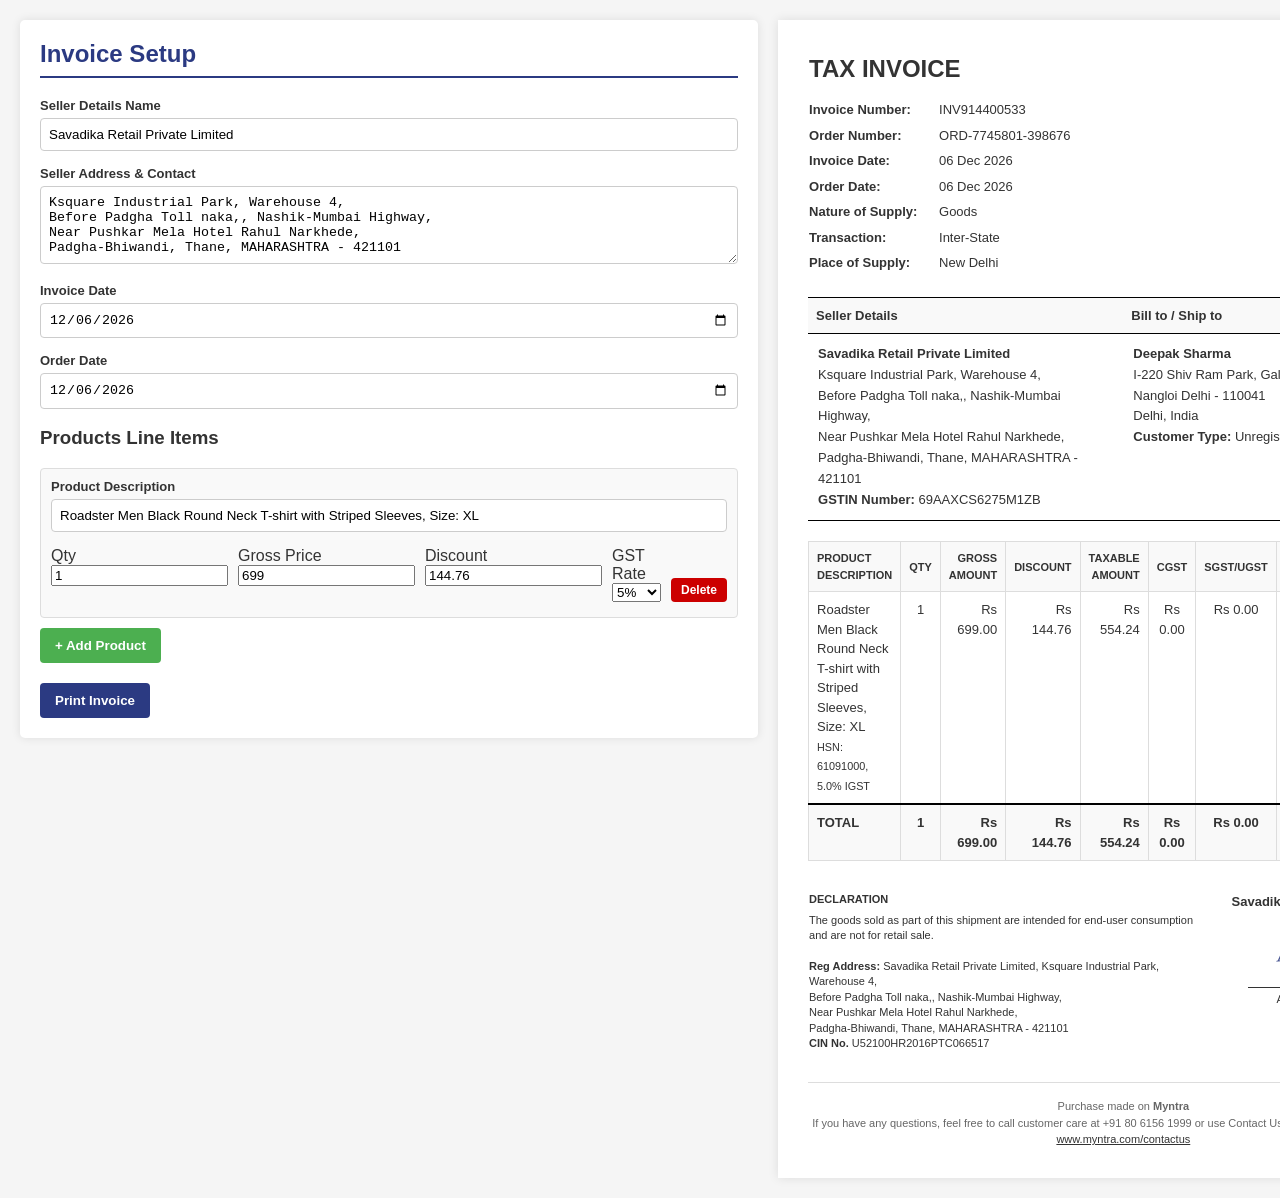
==== cloths-bill.html @ 8b644a9a "Add files via upload" ====
<!DOCTYPE html>
<html lang="en">

<head>
    <meta charset="UTF-8">
    <meta name="viewport" content="width=device-width, initial-scale=1.0">
    <title>Interactive Tax Invoice Generator</title>
    <style>
        body {
            font-family: Arial, sans-serif;
            background-color: #f5f5f5;
            margin: 0;
            padding: 20px;
            color: #333;
        }

        .container {
            display: flex;
            gap: 20px;
            max-width: 1400px;
            margin: auto;
        }

        .form-box {
            flex: 1;
            background: #fff;
            padding: 20px;
            box-shadow: 0 0 10px rgba(0, 0, 0, 0.1);
            border-radius: 5px;
            height: fit-content;
        }

        .preview-box {
            flex: 1.2;
        }

        h2 {
            margin-top: 0;
            border-bottom: 2px solid #2b3a82;
            padding-bottom: 8px;
            color: #2b3a82;
        }

        .form-group {
            margin-bottom: 15px;
        }

        .form-group label {
            display: block;
            font-weight: bold;
            margin-bottom: 5px;
            font-size: 13px;
        }

        .form-group input,
        .form-group textarea,
        .form-group select {
            width: 100%;
            padding: 8px;
            border: 1px solid #ccc;
            border-radius: 4px;
            box-sizing: border-box;
        }

        .product-row-form {
            background: #f9f9f9;
            padding: 10px;
            border: 1px solid #ddd;
            border-radius: 4px;
            margin-bottom: 10px;
            position: relative;
        }

        .product-grid {
            display: grid;
            grid-template-columns: 2fr 1fr 1fr 1fr 1fr;
            gap: 10px;
            margin-bottom: 5px;
        }

        .btn {
            background-color: #2b3a82;
            color: white;
            padding: 10px 15px;
            border: none;
            border-radius: 4px;
            cursor: pointer;
            font-weight: bold;
        }

        .btn:hover {
            background-color: #1e295d;
        }

        .btn-danger {
            background-color: #cc0000;
            padding: 5px 10px;
            font-size: 12px;
        }

        .btn-danger:hover {
            background-color: #990000;
        }

        /* Original Invoice Styling */
        .invoice-box {
            background-color: #fff;
            padding: 30px;
            box-shadow: 0 0 10px rgba(0, 0, 0, 0.1);
            font-size: 13px;
            line-height: 1.5;
        }

        .header-table {
            width: 100%;
            border-collapse: collapse;
            margin-bottom: 20px;
        }

        .header-table td {
            vertical-align: top;
        }

        .title {
            font-size: 24px;
            font-weight: bold;
            text-transform: uppercase;
            margin: 0 0 10px 0;
        }

        .meta-info table {
            width: 100%;
            border-collapse: collapse;
        }

        .meta-info td {
            padding: 3px 0;
        }

        .meta-info td.label {
            font-weight: bold;
            width: 130px;
        }

        .address-section {
            width: 100%;
            border-collapse: collapse;
            margin-bottom: 20px;
            border-top: 1px solid #000;
            border-bottom: 1px solid #000;
        }

        .address-section th {
            text-align: left;
            background-color: #f9f9f9;
            padding: 8px;
            font-weight: bold;
            border-bottom: 1px solid #000;
            width: 50%;
        }

        .address-section td {
            padding: 10px;
            vertical-align: top;
            line-height: 1.6;
        }

        .item-table {
            width: 100%;
            border-collapse: collapse;
            margin-bottom: 20px;
            text-align: left;
        }

        .item-table th {
            background-color: #f9f9f9;
            border: 1px solid #ddd;
            padding: 8px;
            font-size: 11px;
            text-transform: uppercase;
            vertical-align: middle;
        }

        .item-table td {
            border: 1px solid #ddd;
            padding: 8px;
            vertical-align: top;
        }

        .item-table .total-row td {
            font-weight: bold;
            background-color: #f9f9f9;
            border-top: 2px solid #000;
        }

        .footer-section {
            width: 100%;
            border-collapse: collapse;
            margin-top: 30px;
        }

        .footer-section td {
            vertical-align: top;
        }

        .declaration {
            font-size: 11px;
            line-height: 1.4;
            padding-right: 20px;
        }

        .declaration .heading {
            font-weight: bold;
            margin-bottom: 5px;
        }

        .signature-area {
            text-align: center;
            width: 220px;
        }

        .signature-container {
            width: 160px;
            height: 65px;
            margin: 5px auto;
            position: relative;
            display: flex;
            align-items: center;
            justify-content: center;
        }

        .fake-signature {
            font-family: 'Georgia', 'Times New Roman', serif;
            font-style: italic;
            font-size: 26px;
            color: #2b3a82;
            letter-spacing: -1px;
            transform: rotate(-4deg);
            opacity: 0.85;
            user-select: none;
        }

        .brand-footer {
            margin-top: 30px;
            border-top: 1px solid #ddd;
            padding-top: 15px;
            font-size: 11px;
            color: #666;
            text-align: center;
        }

        @media print {
            .form-box {
                display: none;
            }

            body {
                padding: 0;
                background-color: #fff;
            }

            .container {
                display: block;
            }

            .invoice-box {
                box-shadow: none;
                padding: 0;
            }
        }
    </style>
</head>

<body>

    <div class="container">
        <div class="form-box">
            <h2>Invoice Setup</h2>

            <div class="form-group">
                <label>Seller Details Name</label>
                <input type="text" id="form-seller-name" value="Savadika Retail Private Limited"
                    oninput="updateInvoice()">
            </div>

            <div class="form-group">
                <label>Seller Address & Contact</label>
                <textarea id="form-seller-address" rows="4"
                    oninput="updateInvoice()">Ksquare Industrial Park, Warehouse 4,&#10;Before Padgha Toll naka,, Nashik-Mumbai Highway,&#10;Near Pushkar Mela Hotel Rahul Narkhede,&#10;Padgha-Bhiwandi, Thane, MAHARASHTRA - 421101</textarea>
            </div>

            <div class="form-group">
                <label>Invoice Date</label>
                <input type="date" id="form-invoice-date" onchange="updateInvoice()">
            </div>

            <div class="form-group">
                <label>Order Date</label>
                <input type="date" id="form-order-date" onchange="updateInvoice()">
            </div>

            <h3>Products Line Items</h3>
            <div id="form-products-container">
            </div>

            <button type="button" class="btn" style="margin-bottom: 20px; background-color: #4CAF50;"
                onclick="addProductRow()">+ Add Product</button>
            <br>
            <button type="button" class="btn" onclick="window.print()">Print Invoice</button>
        </div>

        <div class="preview-box">
            <div class="invoice-box">
                <table class="header-table">
                    <tr>
                        <td>
                            <h1 class="title">Tax Invoice</h1>
                            <div class="meta-info">
                                <table>
                                    <tr>
                                        <td class="label">Invoice Number:</td>
                                        <td id="inv-number">12722SA001470621</td>
                                    </tr>
                                    <tr>
                                        <td class="label">Order Number:</td>
                                        <td id="order-number">1177539-1440791-7268503</td>
                                    </tr>
                                    <tr>
                                        <td class="label">Invoice Date:</td>
                                        <td id="inv-date">--</td>
                                    </tr>
                                    <tr>
                                        <td class="label">Order Date:</td>
                                        <td id="order-date">--</td>
                                    </tr>
                                    <tr>
                                        <td class="label">Nature of Supply:</td>
                                        <td>Goods</td>
                                    </tr>
                                    <tr>
                                        <td class="label">Transaction:</td>
                                        <td>Inter-State</td>
                                    </tr>
                                    <tr>
                                        <td class="label">Place of Supply:</td>
                                        <td>New Delhi</td>
                                    </tr>
                                </table>
                            </div>
                        </td>
                    </tr>
                </table>

                <table class="address-section">
                    <tr>
                        <th>Seller Details</th>
                        <th>Bill to / Ship to</th>
                    </tr>
                    <tr>
                        <td>
                            <strong id="preview-seller-name">Savadika Retail Private Limited</strong><br>
                            <span id="preview-seller-address" style="white-space: pre-line;">1st Floor, Cabin No. DR-01,
                                Building No.55, Panchkuian Road, Connaught Place, New Delhi, Delhi, 110001</span><br>
                            <strong>GSTIN Number:</strong> <span id="preview-gstin">27AAXCS8821M1ZB</span>
                        </td>
                        <td>
                            <strong>Deepak Sharma</strong><br>
                            I-220 Shiv Ram Park, Gali No. 17<br>
                            Nangloi Delhi - 110041<br>
                            Delhi, India<br>
                            <strong>Customer Type:</strong> Unregistered
                        </td>
                    </tr>
                </table>

                <table class="item-table">
                    <thead>
                        <tr>
                            <th style="width: 35%;">Product Description</th>
                            <th style="text-align: center;">Qty</th>
                            <th style="text-align: right;">Gross Amount</th>
                            <th style="text-align: right;">Discount</th>
                            <th style="text-align: right;">Taxable Amount</th>
                            <th style="text-align: center;">CGST</th>
                            <th style="text-align: center;">SGST/UGST</th>
                            <th style="text-align: center;">IGST</th>
                            <th style="text-align: center;">Cess</th>
                            <th style="text-align: right;">Total Amount</th>
                        </tr>
                    </thead>
                    <tbody id="preview-items-body">
                    </tbody>
                </table>

                <table class="footer-section">
                    <tr>
                        <td class="declaration">
                            <div class="heading">DECLARATION</div>
                            The goods sold as part of this shipment are intended for end-user consumption and are not
                            for retail sale.<br><br>
                            <strong>Reg Address:</strong> <span id="preview-seller-name-footer">Savadika Retail Private
                                Limited</span>, <span id="preview-seller-address-footer">1st Floor, Cabin No. DR-01,
                                Building No.55, Panchkuian Road, Connaught Place, New Delhi, Delhi, 110001</span><br>
                            <strong>CIN No.</strong> U52100HR2016PTC066517
                        </td>
                        <td class="signature-area">
                            <div style="font-weight: bold; margin-bottom: 5px;" id="signature-brand">Savadika Retail
                                Private Limited</div>
                            <div class="signature-container">
                                <div class="fake-signature">A.N. Singh</div>
                            </div>
                            <div
                                style="font-size: 11px; border-top: 1px solid #333; padding-top: 3px; width: 160px; margin: 0 auto;">
                                Authorized Signatory</div>
                        </td>
                    </tr>
                </table>

                <div class="brand-footer">
                    Purchase made on <strong>Myntra</strong><br>
                    If you have any questions, feel free to call customer care at +91 80 6156 1999 or use Contact Us
                    section in our App, or log on to <a href="https://www.myntra.com/contactus" target="_blank"
                        style="color: #333; text-decoration: underline;">www.myntra.com/contactus</a>
                </div>
            </div>
        </div>
    </div>

    <script>
        // Mock Auto-generated values established once on load
        document.getElementById('inv-number').innerText = "INV" + Math.floor(Math.random() * 900000000 + 100000000);
        document.getElementById('order-number').innerText = "ORD-" + Math.floor(Math.random() * 9000000) + "-" + Math.floor(Math.random() * 9000000);
        document.getElementById('preview-gstin').innerText = Math.floor(Math.random() * 99) + "AAXCS" + Math.floor(Math.random() * 9000) + "M1ZB";

        // Standard starting items array
        let products = [
            { desc: "Roadster Men Black Round Neck T-shirt with Striped Sleeves, Size: XL", qty: 1, gross: 699, discount: 144.76, gstRate: 5 }
        ];

        function init() {
            const today = new Date().toISOString().split('T')[0];
            document.getElementById('form-invoice-date').value = today;
            document.getElementById('form-order-date').value = today;
            renderFormRows();
            updateInvoice();
        }

        function renderFormRows() {
            const container = document.getElementById('form-products-container');
            container.innerHTML = '';
            products.forEach((prod, index) => {
                const row = document.createElement('div');
                row.className = 'product-row-form';
                row.innerHTML = `
                <div class="form-group">
                    <label>Product Description</label>
                    <input type="text" value="${prod.desc}" oninput="updateProductData(${index}, 'desc', this.value)">
                </div>
                <div class="product-grid">
                    <div>
                        <label>Qty</label>
                        <input type="number" value="${prod.qty}" min="1" oninput="updateProductData(${index}, 'qty', this.value)">
                    </div>
                    <div>
                        <label>Gross Price</label>
                        <input type="number" value="${prod.gross}" min="0" step="0.01" oninput="updateProductData(${index}, 'gross', this.value)">
                    </div>
                    <div>
                        <label>Discount</label>
                        <input type="number" value="${prod.discount}" min="0" step="0.01" oninput="updateProductData(${index}, 'discount', this.value)">
                    </div>
                    <div>
                        <label>GST Rate</label>
                        <select onchange="updateProductData(${index}, 'gstRate', this.value)">
                            <option value="0" ${prod.gstRate == 0 ? 'selected' : ''}>0%</option>
                            <option value="5" ${prod.gstRate == 5 ? 'selected' : ''}>5%</option>
                            <option value="12" ${prod.gstRate == 12 ? 'selected' : ''}>12%</option>
                            <option value="18" ${prod.gstRate == 18 ? 'selected' : ''}>18%</option>
                            <option value="28" ${prod.gstRate == 28 ? 'selected' : ''}>28%</option>
                        </select>
                    </div>
                    <div style="display: flex; align-items: flex-end;">
                        <button type="button" class="btn btn-danger" onclick="removeProductRow(${index})">Delete</button>
                    </div>
                </div>
            `;
                container.appendChild(row);
            });
        }

        function addProductRow() {
            products.push({ desc: "New Premium Apparel Apparel Product Item Line", qty: 1, gross: 500, discount: 0, gstRate: 5 });
            renderFormRows();
            updateInvoice();
        }

        function removeProductRow(index) {
            products.splice(index, 1);
            renderFormRows();
            updateInvoice();
        }

        function updateProductData(index, field, value) {
            if (field === 'desc') products[index].desc = value;
            else products[index][field] = parseFloat(value) || 0;
            updateInvoice();
        }

        function formatDate(dateString) {
            if (!dateString) return '';
            const d = new Date(dateString);
            const months = ["Jan", "Feb", "Mar", "Apr", "May", "Jun", "Jul", "Aug", "Sep", "Oct", "Nov", "Dec"];
            return `${String(d.getDate()).padStart(2, '0')} ${months[d.getMonth()]} ${d.getFullYear()}`;
        }

        function updateInvoice() {
            // Update Seller context
            // Get the values from the form inputs
            const sellerName = document.getElementById('form-seller-name').value;
            const sellerAddress = document.getElementById('form-seller-address').value;

            // Update Top Address Layout
            document.getElementById('preview-seller-name').innerText = sellerName;
            document.getElementById('preview-seller-address').innerText = sellerAddress;

            // Update Footer Layout (Fixes the bug)
            document.getElementById('preview-seller-name-footer').innerText = sellerName;
            document.getElementById('preview-seller-address-footer').innerText = sellerAddress;
            document.getElementById('signature-brand').innerText = sellerName;

            // Update Dates context
            document.getElementById('inv-date').innerText = formatDate(document.getElementById('form-invoice-date').value);
            document.getElementById('order-date').innerText = formatDate(document.getElementById('form-order-date').value);

            // Calculate and Process Products
            const tbody = document.getElementById('preview-items-body');
            tbody.innerHTML = '';

            let totalQty = 0;
            let totalGross = 0;
            let totalDiscount = 0;
            let totalTaxable = 0;
            let totalIGST = 0;
            let grandTotal = 0;

            products.forEach(prod => {
                const extendedGross = prod.gross * prod.qty;
                const extendedDiscount = prod.discount;
                const taxableAmount = Math.max(0, extendedGross - extendedDiscount);

                // Tax parsing structure mirroring the original invoice logic (Interstate / IGST)
                const igstAmount = (taxableAmount * (prod.gstRate / 100));
                const totalAmount = taxableAmount + igstAmount;

                totalQty += prod.qty;
                totalGross += extendedGross;
                totalDiscount += extendedDiscount;
                totalTaxable += taxableAmount;
                totalIGST += igstAmount;
                grandTotal += totalAmount;

                const tr = document.createElement('tr');
                tr.innerHTML = `
                <td>
                    ${prod.desc}<br>
                    <small>HSN: 61091000, ${prod.gstRate.toFixed(1)}% IGST</small>
                </td>
                <td style="text-align: center;">${prod.qty}</td>
                <td style="text-align: right;">Rs ${extendedGross.toFixed(2)}</td>
                <td style="text-align: right;">Rs ${extendedDiscount.toFixed(2)}</td>
                <td style="text-align: right;">Rs ${taxableAmount.toFixed(2)}</td>
                <td style="text-align: center;">Rs 0.00</td>
                <td style="text-align: center;">Rs 0.00</td>
                <td style="text-align: center;">Rs ${igstAmount.toFixed(2)}</td>
                <td style="text-align: center;">-</td>
                <td style="text-align: right;">Rs ${totalAmount.toFixed(2)}</td>
            `;
                tbody.appendChild(tr);
            });

            // Append Total Summary Row
            const totalTr = document.createElement('tr');
            totalTr.className = 'total-row';
            totalTr.innerHTML = `
            <td>TOTAL</td>
            <td style="text-align: center;">${totalQty}</td>
            <td style="text-align: right;">Rs ${totalGross.toFixed(2)}</td>
            <td style="text-align: right;">Rs ${totalDiscount.toFixed(2)}</td>
            <td style="text-align: right;">Rs ${totalTaxable.toFixed(2)}</td>
            <td style="text-align: center;">Rs 0.00</td>
            <td style="text-align: center;">Rs 0.00</td>
            <td style="text-align: center;">Rs ${totalIGST.toFixed(2)}</td>
            <td style="text-align: center;">Rs 0.00</td>
            <td style="text-align: right;">Rs ${grandTotal.toFixed(2)}</td>
        `;
            tbody.appendChild(totalTr);
        }

        // Launch configuration on document complete
        window.onload = init;
    </script>
</body>

</html>
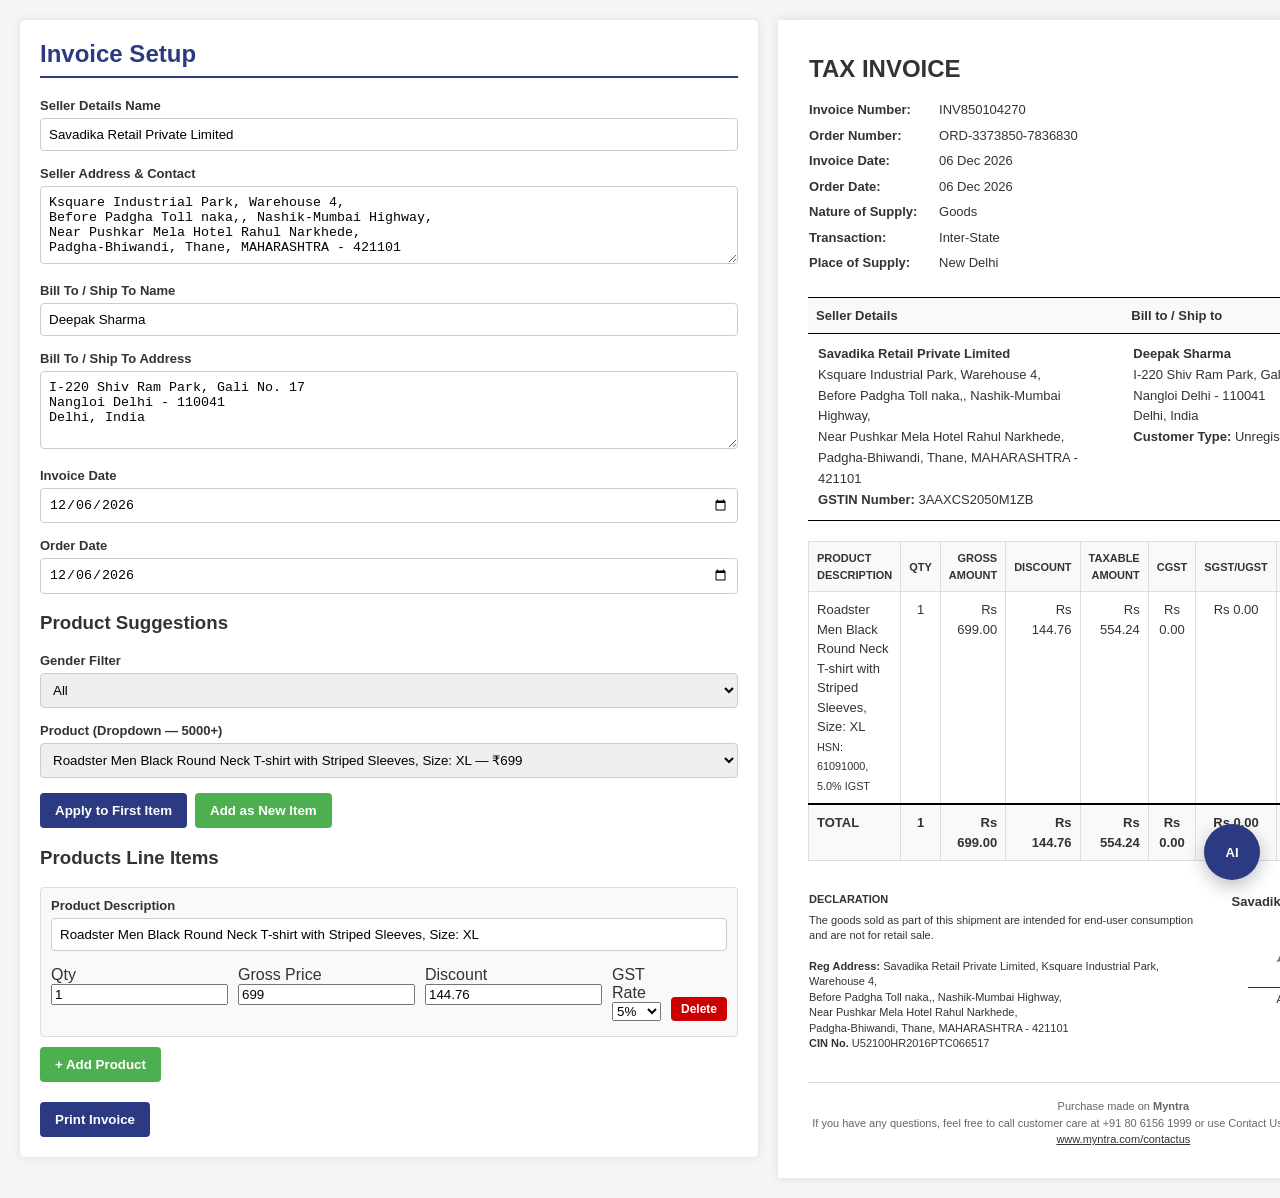
==== commit 3612eb34: "Add files via upload" ====
--- a/cloths-bill.html
+++ b/cloths-bill.html
@@ -5,6 +5,10 @@
     <meta charset="UTF-8">
     <meta name="viewport" content="width=device-width, initial-scale=1.0">
     <title>Interactive Tax Invoice Generator</title>
+    <link rel="stylesheet" href="suggestion-chatbot.css">
+    <script src="form-storage.js"></script>
+    <script src="clothes-catalog.js"></script>
+    <script src="suggestion-chatbot.js"></script>
     <style>
         body {
             font-family: Arial, sans-serif;
@@ -279,24 +283,60 @@
 
             <div class="form-group">
                 <label>Seller Details Name</label>
-                <input type="text" id="form-seller-name" value="Savadika Retail Private Limited"
-                    oninput="updateInvoice()">
+                <input type="text" id="form-seller-name" data-testid="cloths_seller_name_input"
+                    value="Savadika Retail Private Limited" oninput="updateInvoice()">
             </div>
 
             <div class="form-group">
                 <label>Seller Address & Contact</label>
-                <textarea id="form-seller-address" rows="4"
+                <textarea id="form-seller-address" data-testid="cloths_seller_address_input" rows="4"
                     oninput="updateInvoice()">Ksquare Industrial Park, Warehouse 4,&#10;Before Padgha Toll naka,, Nashik-Mumbai Highway,&#10;Near Pushkar Mela Hotel Rahul Narkhede,&#10;Padgha-Bhiwandi, Thane, MAHARASHTRA - 421101</textarea>
+            </div>
+
+            <div class="form-group">
+                <label>Bill To / Ship To Name</label>
+                <input type="text" id="form-customer-name" data-testid="cloths_customer_name_input"
+                    value="Deepak Sharma" oninput="updateInvoice()">
+            </div>
+
+            <div class="form-group">
+                <label>Bill To / Ship To Address</label>
+                <textarea id="form-customer-address" data-testid="cloths_customer_address_input" rows="4"
+                    oninput="updateInvoice()">I-220 Shiv Ram Park, Gali No. 17&#10;Nangloi Delhi - 110041&#10;Delhi, India</textarea>
             </div>
 
             <div class="form-group">
                 <label>Invoice Date</label>
-                <input type="date" id="form-invoice-date" onchange="updateInvoice()">
+                <input type="date" id="form-invoice-date" data-testid="cloths_invoice_date_input"
+                    onchange="updateInvoice()">
             </div>
 
             <div class="form-group">
                 <label>Order Date</label>
                 <input type="date" id="form-order-date" onchange="updateInvoice()">
+            </div>
+
+            <h3>Product Suggestions</h3>
+            <div class="form-group">
+                <label for="input-cloth-gender">Gender Filter</label>
+                <select id="input-cloth-gender" data-testid="cloths_gender_filter_select"
+                    onchange="populateClothDropdown()">
+                    <option value="all">All</option>
+                    <option value="men">Men</option>
+                    <option value="women">Women</option>
+                </select>
+            </div>
+            <div class="form-group">
+                <label for="input-cloth-select">Product (Dropdown — 5000+)</label>
+                <select id="input-cloth-select" data-testid="cloths_product_select_dropdown"
+                    onchange="applySelectedClothProduct()"></select>
+            </div>
+            <div style="display:flex; gap:8px; margin-bottom: 15px;">
+                <button type="button" class="btn" data-testid="cloths_apply_product_button"
+                    onclick="applySelectedClothProduct('replace')">Apply to First Item</button>
+                <button type="button" class="btn" style="background-color:#4CAF50;"
+                    data-testid="cloths_add_product_from_dropdown_button"
+                    onclick="applySelectedClothProduct('add')">Add as New Item</button>
             </div>
 
             <h3>Products Line Items</h3>
@@ -364,10 +404,11 @@
                             <strong>GSTIN Number:</strong> <span id="preview-gstin">27AAXCS8821M1ZB</span>
                         </td>
                         <td>
-                            <strong>Deepak Sharma</strong><br>
-                            I-220 Shiv Ram Park, Gali No. 17<br>
-                            Nangloi Delhi - 110041<br>
-                            Delhi, India<br>
+                            <strong id="preview-customer-name" data-testid="cloths_customer_name_text">Deepak Sharma</strong><br>
+                            <span id="preview-customer-address" data-testid="cloths_customer_address_text"
+                                style="white-space: pre-line;">I-220 Shiv Ram Park, Gali No. 17
+Nangloi Delhi - 110041
+Delhi, India</span><br>
                             <strong>Customer Type:</strong> Unregistered
                         </td>
                     </tr>
@@ -494,6 +535,69 @@
             updateInvoice();
         }
 
+        function applyClothSuggestion(item, mode) {
+            const product = {
+                desc: item.desc,
+                qty: item.qty || 1,
+                gross: item.gross,
+                discount: item.discount || 0,
+                gstRate: item.gstRate || 5
+            };
+            if (mode === 'add' || products.length === 0) {
+                products.push(product);
+            } else {
+                products[0] = product;
+            }
+            renderFormRows();
+            updateInvoice();
+        }
+
+        function getClothCatalog() {
+            return Array.isArray(window.CLOTHS_CATALOG) ? window.CLOTHS_CATALOG : [];
+        }
+
+        function populateClothDropdown() {
+            const select = document.getElementById('input-cloth-select');
+            const gender = document.getElementById('input-cloth-gender').value;
+            const catalog = getClothCatalog();
+            const filtered = gender === 'all'
+                ? catalog
+                : catalog.filter((item) => item.gender === gender);
+
+            select.innerHTML = '';
+            const fragment = document.createDocumentFragment();
+            filtered.forEach((item) => {
+                const option = document.createElement('option');
+                option.value = item.id;
+                option.textContent = `${item.desc} — ₹${item.gross}`;
+                option.setAttribute('data-desc', item.desc);
+                option.setAttribute('data-qty', String(item.qty || 1));
+                option.setAttribute('data-gross', String(item.gross));
+                option.setAttribute('data-discount', String(item.discount || 0));
+                option.setAttribute('data-gst', String(item.gstRate || 5));
+                fragment.appendChild(option);
+            });
+            select.appendChild(fragment);
+
+            const defaultId = 'roadster_men_black_tshirt_xl';
+            if (Array.from(select.options).some((opt) => opt.value === defaultId)) {
+                select.value = defaultId;
+            }
+        }
+
+        function applySelectedClothProduct(mode) {
+            const select = document.getElementById('input-cloth-select');
+            const option = select.options[select.selectedIndex];
+            if (!option) return;
+            applyClothSuggestion({
+                desc: option.getAttribute('data-desc') || option.textContent,
+                qty: parseFloat(option.getAttribute('data-qty')) || 1,
+                gross: parseFloat(option.getAttribute('data-gross')) || 0,
+                discount: parseFloat(option.getAttribute('data-discount')) || 0,
+                gstRate: parseFloat(option.getAttribute('data-gst')) || 5
+            }, mode || 'replace');
+        }
+
         function removeProductRow(index) {
             products.splice(index, 1);
             renderFormRows();
@@ -518,10 +622,14 @@
             // Get the values from the form inputs
             const sellerName = document.getElementById('form-seller-name').value;
             const sellerAddress = document.getElementById('form-seller-address').value;
+            const customerName = document.getElementById('form-customer-name').value;
+            const customerAddress = document.getElementById('form-customer-address').value;
 
             // Update Top Address Layout
             document.getElementById('preview-seller-name').innerText = sellerName;
             document.getElementById('preview-seller-address').innerText = sellerAddress;
+            document.getElementById('preview-customer-name').innerText = customerName;
+            document.getElementById('preview-customer-address').innerText = customerAddress;
 
             // Update Footer Layout (Fixes the bug)
             document.getElementById('preview-seller-name-footer').innerText = sellerName;
@@ -597,7 +705,37 @@
         }
 
         // Launch configuration on document complete
-        window.onload = init;
+        window.onload = function () {
+            const clothsStorage = FormStorage.bind({
+                pageKey: 'cloths',
+                fields: [
+                    'form-seller-name',
+                    'form-seller-address',
+                    'form-customer-name',
+                    'form-customer-address'
+                ],
+                sharedMap: {
+                    'form-customer-name': 'customerName',
+                    'form-customer-address': 'customerAddress'
+                },
+                onChange: function () {}
+            });
+            populateClothDropdown();
+            init();
+            SuggestionChatbot.init({
+                mode: 'cloths',
+                onApply: function (item) {
+                    applyClothSuggestion(item, 'replace');
+                    const select = document.getElementById('input-cloth-select');
+                    const match = Array.from(select.options).find((opt) => opt.value === item.id);
+                    if (match) select.value = item.id;
+                    clothsStorage.persist();
+                },
+                onAdd: function (item) {
+                    applyClothSuggestion(item, 'add');
+                }
+            });
+        };
     </script>
 </body>
 
--- a/suggestion-chatbot.css
+++ b/suggestion-chatbot.css
@@ -0,0 +1,198 @@
+/* Local suggestion chatbot widget */
+.suggestion-chat-root {
+  position: fixed;
+  right: 20px;
+  bottom: 20px;
+  z-index: 9999;
+  font-family: Arial, Helvetica, sans-serif;
+}
+
+.suggestion-chat-toggle {
+  width: 56px;
+  height: 56px;
+  border: none;
+  border-radius: 50%;
+  background: #2b3a82;
+  color: #fff;
+  font-size: 13px;
+  font-weight: 700;
+  cursor: pointer;
+  box-shadow: 0 6px 18px rgba(0, 0, 0, 0.25);
+}
+
+.suggestion-chat-toggle:hover {
+  background: #1e295d;
+}
+
+.suggestion-chat-panel {
+  display: none;
+  position: absolute;
+  right: 0;
+  bottom: 68px;
+  width: 340px;
+  max-width: calc(100vw - 32px);
+  height: 440px;
+  background: #fff;
+  border-radius: 12px;
+  box-shadow: 0 10px 30px rgba(0, 0, 0, 0.2);
+  border: 1px solid #e5e7eb;
+  flex-direction: column;
+  overflow: hidden;
+}
+
+.suggestion-chat-panel.is-open {
+  display: flex;
+}
+
+.suggestion-chat-header {
+  display: flex;
+  align-items: center;
+  justify-content: space-between;
+  padding: 12px 14px;
+  background: #2b3a82;
+  color: #fff;
+}
+
+.suggestion-chat-header h3 {
+  margin: 0;
+  font-size: 14px;
+}
+
+.suggestion-chat-close {
+  border: none;
+  background: transparent;
+  color: #fff;
+  font-size: 18px;
+  cursor: pointer;
+  line-height: 1;
+}
+
+.suggestion-chat-messages {
+  flex: 1;
+  overflow-y: auto;
+  padding: 12px;
+  background: #f8fafc;
+}
+
+.suggestion-chat-msg {
+  margin-bottom: 10px;
+  max-width: 92%;
+  padding: 8px 10px;
+  border-radius: 10px;
+  font-size: 13px;
+  line-height: 1.4;
+  white-space: pre-wrap;
+}
+
+.suggestion-chat-msg.bot {
+  background: #fff;
+  border: 1px solid #e5e7eb;
+  color: #1f2937;
+}
+
+.suggestion-chat-msg.user {
+  margin-left: auto;
+  background: #2b3a82;
+  color: #fff;
+}
+
+.suggestion-chat-chips {
+  display: flex;
+  flex-wrap: wrap;
+  gap: 6px;
+  padding: 0 12px 8px;
+  background: #f8fafc;
+}
+
+.suggestion-chat-chip {
+  border: 1px solid #cbd5e1;
+  background: #fff;
+  color: #334155;
+  border-radius: 999px;
+  padding: 4px 10px;
+  font-size: 11px;
+  cursor: pointer;
+}
+
+.suggestion-chat-chip:hover {
+  border-color: #2b3a82;
+  color: #2b3a82;
+}
+
+.suggestion-card {
+  margin-top: 8px;
+  padding: 8px;
+  border: 1px solid #dbeafe;
+  background: #eff6ff;
+  border-radius: 8px;
+}
+
+.suggestion-card strong {
+  display: block;
+  font-size: 12px;
+  margin-bottom: 4px;
+  color: #1e3a8a;
+}
+
+.suggestion-card p {
+  margin: 0 0 8px;
+  font-size: 12px;
+  color: #334155;
+}
+
+.suggestion-card-actions {
+  display: flex;
+  gap: 6px;
+}
+
+.suggestion-apply-btn,
+.suggestion-add-btn {
+  border: none;
+  border-radius: 6px;
+  padding: 6px 10px;
+  font-size: 11px;
+  font-weight: 700;
+  cursor: pointer;
+}
+
+.suggestion-apply-btn {
+  background: #2b3a82;
+  color: #fff;
+}
+
+.suggestion-add-btn {
+  background: #10b981;
+  color: #fff;
+}
+
+.suggestion-chat-input-row {
+  display: flex;
+  gap: 8px;
+  padding: 10px;
+  border-top: 1px solid #e5e7eb;
+  background: #fff;
+}
+
+.suggestion-chat-input {
+  flex: 1;
+  border: 1px solid #cbd5e1;
+  border-radius: 8px;
+  padding: 8px 10px;
+  font-size: 13px;
+}
+
+.suggestion-chat-send {
+  border: none;
+  border-radius: 8px;
+  background: #2b3a82;
+  color: #fff;
+  padding: 8px 12px;
+  font-weight: 700;
+  cursor: pointer;
+}
+
+@media print {
+  .suggestion-chat-root {
+    display: none !important;
+  }
+}
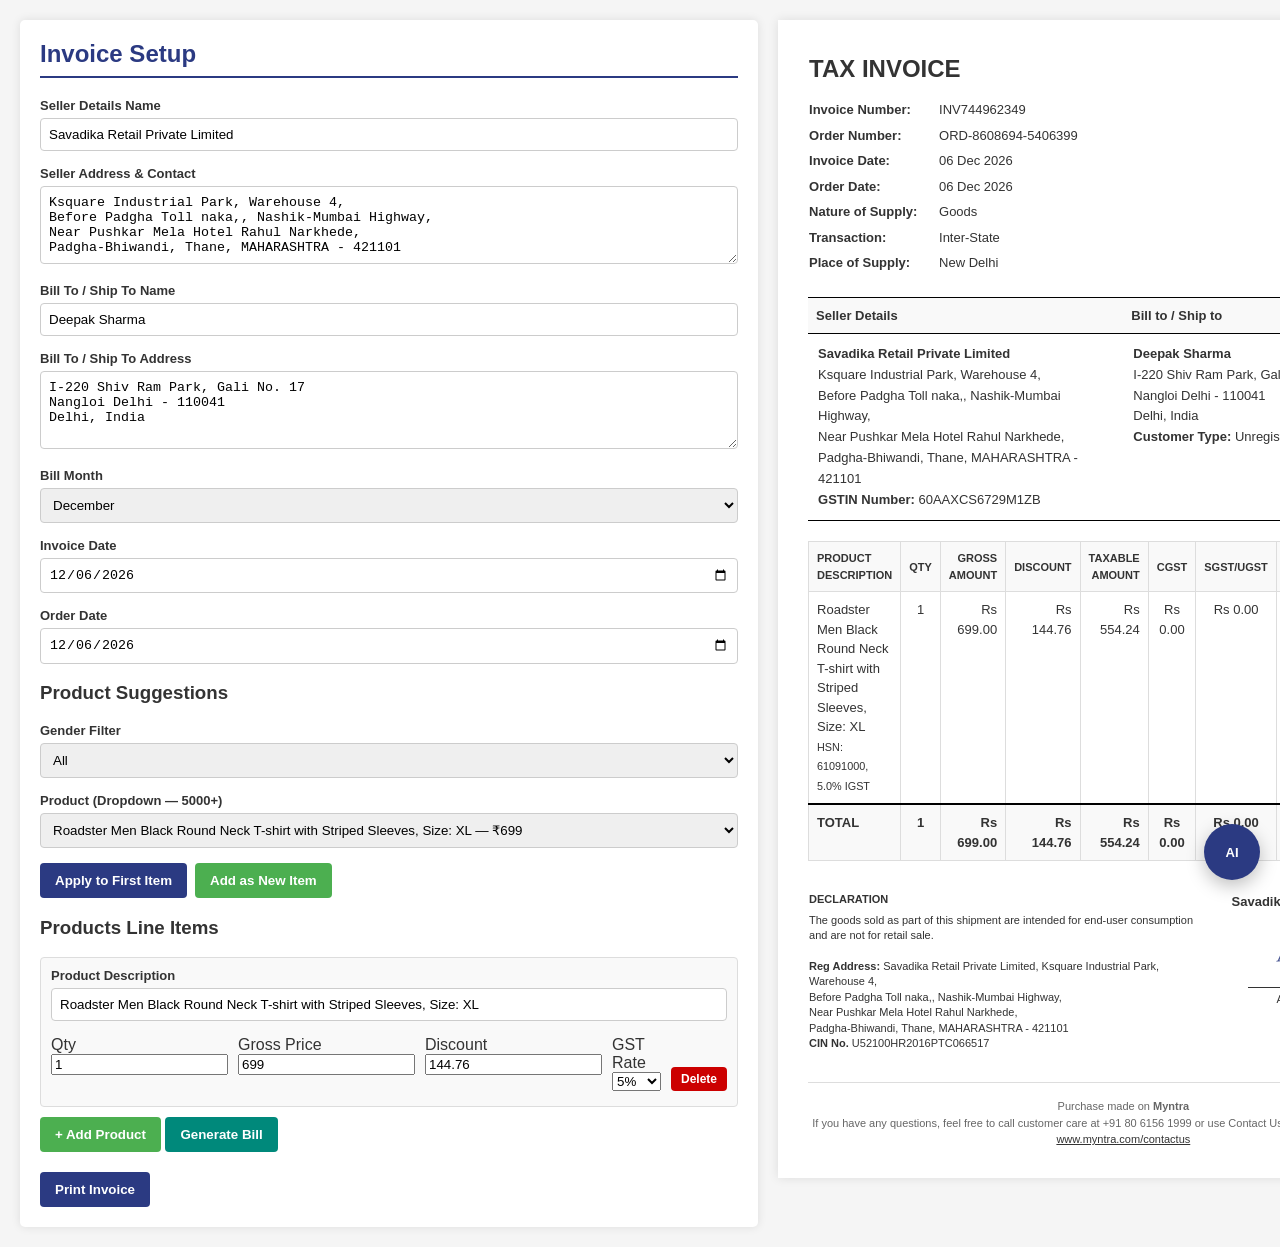
==== commit 8a62f3b5: "Add files via upload" ====
--- a/cloths-bill.html
+++ b/cloths-bill.html
@@ -7,6 +7,7 @@
     <title>Interactive Tax Invoice Generator</title>
     <link rel="stylesheet" href="suggestion-chatbot.css">
     <script src="form-storage.js"></script>
+    <script src="bill-month-dates.js"></script>
     <script src="clothes-catalog.js"></script>
     <script src="suggestion-chatbot.js"></script>
     <style>
@@ -306,6 +307,12 @@
             </div>
 
             <div class="form-group">
+                <label for="form-bill-month">Bill Month</label>
+                <select id="form-bill-month" data-testid="cloths_bill_month_select"
+                    onchange="onBillMonthChange()"></select>
+            </div>
+
+            <div class="form-group">
                 <label>Invoice Date</label>
                 <input type="date" id="form-invoice-date" data-testid="cloths_invoice_date_input"
                     onchange="updateInvoice()">
@@ -313,7 +320,8 @@
 
             <div class="form-group">
                 <label>Order Date</label>
-                <input type="date" id="form-order-date" onchange="updateInvoice()">
+                <input type="date" id="form-order-date" data-testid="cloths_order_date_input"
+                    onchange="updateInvoice()">
             </div>
 
             <h3>Product Suggestions</h3>
@@ -345,6 +353,8 @@
 
             <button type="button" class="btn" style="margin-bottom: 20px; background-color: #4CAF50;"
                 onclick="addProductRow()">+ Add Product</button>
+            <button type="button" class="btn" data-testid="cloths_generate_bill_button"
+                style="margin-bottom: 12px; background-color: #00897B;" onclick="generateBillDates()">Generate Bill</button>
             <br>
             <button type="button" class="btn" onclick="window.print()">Print Invoice</button>
         </div>
@@ -478,12 +488,36 @@
             { desc: "Roadster Men Black Round Neck T-shirt with Striped Sleeves, Size: XL", qty: 1, gross: 699, discount: 144.76, gstRate: 5 }
         ];
 
+        const clothsMonthDateGen = BillMonthDates.createGenerator();
+
+        function getSelectedBillMonthIndex() {
+            return parseInt(document.getElementById('form-bill-month').value, 10);
+        }
+
+        function onBillMonthChange() {
+            clothsMonthDateGen.resetForMonth();
+        }
+
+        function generateBillDates() {
+            const monthIndex = getSelectedBillMonthIndex();
+            const generated = clothsMonthDateGen.generateForMonth(monthIndex);
+            document.getElementById('form-invoice-date').value = generated.dateValue;
+            const orderOffsetDays = randomIntCloths(0, 2);
+            const orderDay = Math.max(1, generated.day - orderOffsetDays);
+            const pad2 = (n) => String(n).padStart(2, '0');
+            document.getElementById('form-order-date').value =
+                `${generated.year}-${pad2(monthIndex + 1)}-${pad2(orderDay)}`;
+            updateInvoice();
+        }
+
+        function randomIntCloths(min, max) {
+            return Math.floor(Math.random() * (max - min + 1)) + min;
+        }
+
         function init() {
-            const today = new Date().toISOString().split('T')[0];
-            document.getElementById('form-invoice-date').value = today;
-            document.getElementById('form-order-date').value = today;
+            BillMonthDates.populateMonthSelect(document.getElementById('form-bill-month'));
             renderFormRows();
-            updateInvoice();
+            generateBillDates();
         }
 
         function renderFormRows() {
